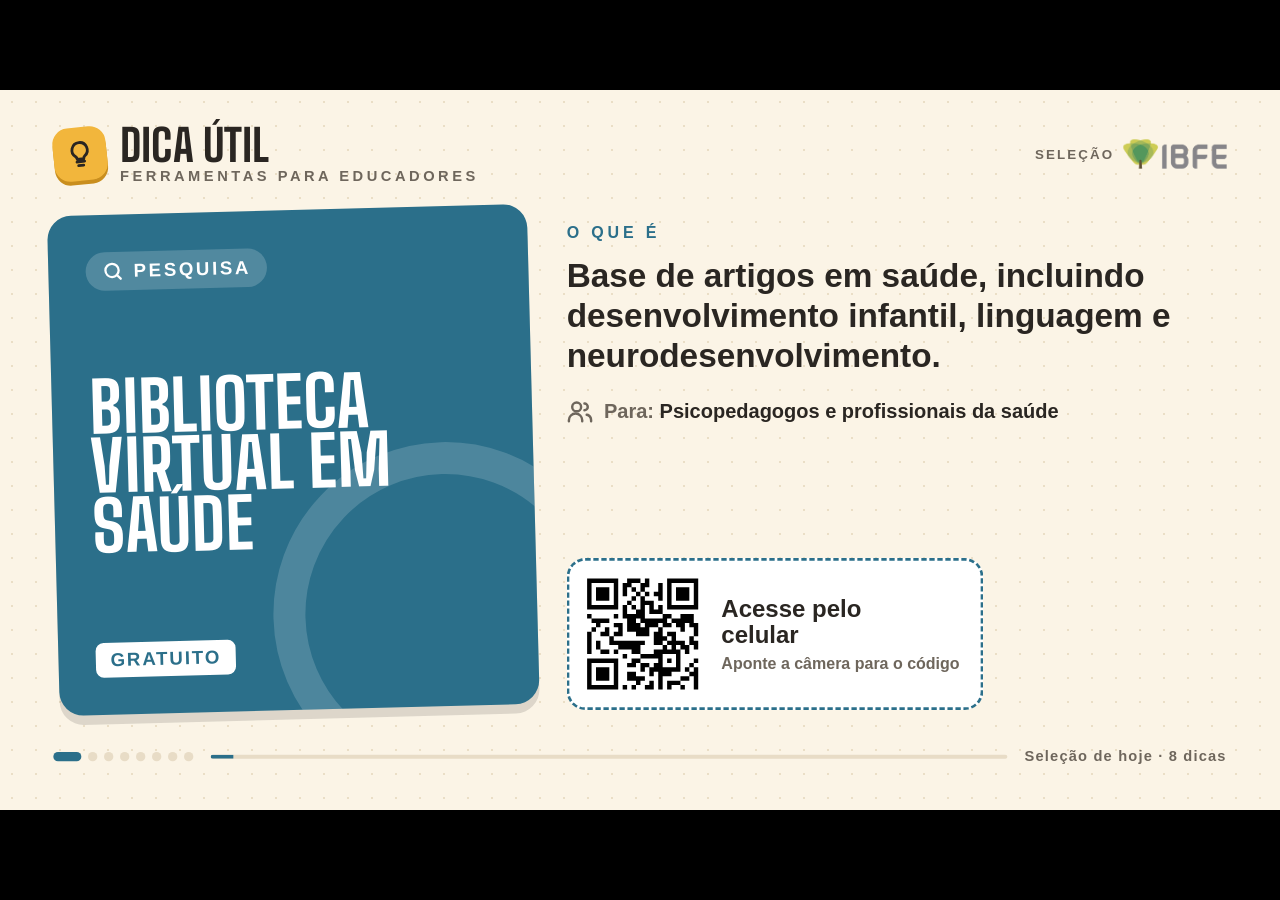
==== dicas/index.html @ 4ef7f639 "Nova tela: Dica útil (ferramentas para educadores) Co-Authored-By: Claude Opus 5.5 <noreply@anthropi" ====
<!doctype html>
<html lang="pt-BR"><head><meta charset="utf-8">
<meta name="viewport" content="width=device-width,initial-scale=1">
<title>IBFE Dicas</title>
<style>
@font-face{font-family:"Shoulders";src:url(../assets/BigShoulders-Bold.ttf)}
:root{--fundo:#FBF4E6;--tinta:#2A2622;--cinza:#6E665C;--linha:#E8DCC6;--branco:#FFFFFF;--cor:#7E3F92}
*{margin:0;padding:0;box-sizing:border-box}
html,body{width:100%;height:100%;overflow:hidden;background:#000}
#tela{position:absolute;left:0;top:0;width:1920px;height:1080px;transform-origin:0 0;overflow:hidden;background:var(--fundo);font-family:"Inter Display","Inter","Segoe UI",Arial,sans-serif;color:var(--tinta)}
/* fundo pontilhado de caderno */
#tela::before{content:"";position:absolute;inset:0;background-image:radial-gradient(#E3D4B8 2px,transparent 2px);background-size:36px 36px;opacity:.7}
/* topo */
.top{position:absolute;left:80px;right:80px;top:56px;height:80px;display:flex;align-items:center;justify-content:space-between;z-index:5}
.selo{display:flex;align-items:center;gap:20px}
.lamp{width:80px;height:80px;border-radius:24px;background:#F2B63C;display:flex;align-items:center;justify-content:center;transform:rotate(-6deg);box-shadow:0 6px 0 #C98E1E}
.selo .t{font-family:"Shoulders",sans-serif;font-size:66px;line-height:.9;text-transform:uppercase}
.selo .t small{display:block;font-family:"Inter Display",sans-serif;font-size:22px;font-weight:700;letter-spacing:.24em;color:var(--cinza);margin-top:6px}
.top .por{display:flex;align-items:center;gap:14px;font-size:20px;font-weight:700;letter-spacing:.16em;text-transform:uppercase;color:var(--cinza)}
.top .por img{height:44px}
/* cartão */
.card{position:absolute;left:80px;right:80px;top:180px;bottom:150px;display:flex;gap:50px;z-index:4}
.ficha{flex:0 0 720px;border-radius:36px;background:var(--cor);color:#fff;position:relative;overflow:hidden;padding:56px;display:flex;flex-direction:column;justify-content:space-between;box-shadow:0 14px 0 rgba(0,0,0,.12);transform:rotate(-1.5deg)}
.ficha::after{content:"";position:absolute;right:-120px;bottom:-120px;width:420px;height:420px;border-radius:50%;border:48px solid rgba(255,255,255,.16)}
.cat{align-self:flex-start;display:flex;align-items:center;gap:14px;background:rgba(255,255,255,.18);font-weight:900;font-size:28px;letter-spacing:.14em;text-transform:uppercase;padding:12px 24px;border-radius:999px}
.cat svg{width:34px;height:34px}
.ficha h1{font-family:"Shoulders",sans-serif;font-size:150px;line-height:.86;text-transform:uppercase;word-break:break-word;position:relative;z-index:2}
.ficha .free{align-self:flex-start;background:#fff;color:var(--cor);font-weight:900;font-size:28px;letter-spacing:.1em;text-transform:uppercase;padding:10px 22px;border-radius:12px;position:relative;z-index:2}
.texto{flex:1;display:flex;flex-direction:column;min-width:0;padding-top:20px}
.texto .k{font-weight:800;font-size:24px;letter-spacing:.24em;text-transform:uppercase;color:var(--cor)}
.texto p{margin-top:20px;font-size:50px;font-weight:700;line-height:1.2;color:var(--tinta)}
.para{margin-top:34px;display:flex;align-items:center;gap:16px;font-size:30px;font-weight:600;color:var(--cinza)}
.para b{color:var(--tinta)}
.para svg{flex:none;width:40px;height:40px}
.qrbox{margin-top:auto;display:flex;align-items:center;gap:28px;background:var(--branco);border:4px dashed var(--cor);border-radius:28px;padding:20px 32px 20px 20px;align-self:flex-start}
.qrbox .qr{width:180px;height:180px}
.qrbox .qr svg{width:100%;height:100%;display:block}
.qrbox b{display:block;font-weight:900;font-size:36px;line-height:1.1}
.qrbox span{display:block;margin-top:8px;font-size:24px;font-weight:600;color:var(--cinza)}
/* rodapé */
.base{position:absolute;left:80px;right:80px;bottom:60px;height:40px;display:flex;align-items:center;gap:26px;z-index:5}
.dots{display:flex;gap:10px}
.dots i{width:14px;height:14px;border-radius:50%;background:var(--linha)}
.dots i.on{background:var(--cor);width:42px;border-radius:999px}
.prog{flex:1;height:6px;border-radius:999px;background:var(--linha);overflow:hidden}
.prog i{display:block;height:100%;width:0;background:var(--cor)}
.base .hoje{font-size:22px;font-weight:700;letter-spacing:.08em;color:var(--cinza);white-space:nowrap}
/* transições */
.card.sai .ficha{opacity:0;transform:rotate(-8deg) translateY(60px);transition:all .45s ease-in}
.card.sai .texto{opacity:0;transition:opacity .35s ease-in}
.card.pre .ficha{opacity:0;transform:rotate(6deg) translateY(-60px)}
.card.pre .texto{opacity:0;transform:translateX(40px)}
.card.entra .ficha{opacity:1;transform:rotate(-1.5deg);transition:all .75s cubic-bezier(.2,1.2,.4,1)}
.card.entra .texto{opacity:1;transform:none;transition:all .6s .15s cubic-bezier(.2,.8,.2,1)}
.vazio{position:absolute;inset:0;display:flex;align-items:center;justify-content:center;font-size:40px;font-weight:700;z-index:3}
</style></head>
<body>
<div id="tela">
  <div class="top">
    <div class="selo">
      <div class="lamp"><svg width="46" height="46" viewBox="0 0 24 24" fill="none" stroke="#2A2622" stroke-width="2.2" stroke-linecap="round" stroke-linejoin="round"><path d="M9 18h6M10 21h4M12 3a6 6 0 0 0-3.6 10.8c.6.5 1 1.2 1 2V16h5.2v-.2c0-.8.4-1.5 1-2A6 6 0 0 0 12 3z"/></svg></div>
      <div class="t">Dica útil<small>Ferramentas para educadores</small></div>
    </div>
    <div class="por">Seleção <img src="../assets/logo.png" alt="IBFE"></div>
  </div>
  <div class="card pre" id="card">
    <div class="ficha">
      <div class="cat" id="cat"></div>
      <h1 id="nome"></h1>
      <div class="free">Gratuito</div>
    </div>
    <div class="texto">
      <div class="k">O que é</div>
      <p id="desc"></p>
      <div class="para"><svg viewBox="0 0 24 24" fill="none" stroke="currentColor" stroke-width="2.2" stroke-linecap="round" stroke-linejoin="round"><circle cx="9" cy="8" r="4"/><path d="M2 21v-1a6 6 0 0 1 12 0v1M16 11a3 3 0 1 0 0-6M22 21v-1a5 5 0 0 0-4-4.9"/></svg><span>Para: <b id="para"></b></span></div>
      <div class="qrbox"><div class="qr" id="qr"></div><div><b>Acesse pelo<br>celular</b><span>Aponte a câmera para o código</span></div></div>
    </div>
  </div>
  <div class="vazio" id="vazio">Carregando dicas…</div>
  <div class="base"><div class="dots" id="dots"></div><div class="prog"><i id="prog"></i></div><div class="hoje" id="hoje"></div></div>
</div>
<script>
var FEED_URL = "dicas_saida.json";
var TEMPO = 14000;            // ms por dica
var POR_DIA = 8;              // quantas dicas diferentes entram no dia
var CORES = {"Plataforma":"#7E3F92","Ferramenta":"#D9772B","Pesquisa":"#2B6F8A","Leitura":"#2E6542","Curso gratuito":"#B23A5B"};
var ICONES = {
 "Plataforma":'<svg viewBox="0 0 24 24" fill="none" stroke="#fff" stroke-width="2.2"><rect x="3" y="4" width="18" height="12" rx="2"/><path d="M8 20h8M12 16v4"/></svg>',
 "Ferramenta":'<svg viewBox="0 0 24 24" fill="none" stroke="#fff" stroke-width="2.2" stroke-linecap="round"><path d="M14.7 6.3a4 4 0 0 0-5.4 5.4L3 18l3 3 6.3-6.3a4 4 0 0 0 5.4-5.4l-2.5 2.5-2.5-.5-.5-2.5z"/></svg>',
 "Pesquisa":'<svg viewBox="0 0 24 24" fill="none" stroke="#fff" stroke-width="2.4" stroke-linecap="round"><circle cx="11" cy="11" r="7"/><path d="M20 20l-4-4"/></svg>',
 "Leitura":'<svg viewBox="0 0 24 24" fill="none" stroke="#fff" stroke-width="2.2" stroke-linejoin="round"><path d="M2 5h7a3 3 0 0 1 3 3v12a2 2 0 0 0-2-2H2zM22 5h-7a3 3 0 0 0-3 3v12a2 2 0 0 1 2-2h8z"/></svg>',
 "Curso gratuito":'<svg viewBox="0 0 24 24" fill="none" stroke="#fff" stroke-width="2.2" stroke-linejoin="round"><path d="M2 9l10-5 10 5-10 5zM6 11v5c3 2 9 2 12 0v-5"/></svg>'};
var lista = [], idx = -1, timer = null, t0 = 0;
function $(id){ return document.getElementById(id); }
function esc(s){ return (s||"").replace(/&/g,"&amp;").replace(/</g,"&lt;"); }
function ajusta(){ var s = Math.min(window.innerWidth/1920, window.innerHeight/1080), t = $("tela");
  t.style.transform = "scale(" + s + ")"; t.style.left = ((window.innerWidth-1920*s)/2) + "px"; t.style.top = ((window.innerHeight-1080*s)/2) + "px"; }
window.onresize = ajusta; ajusta();
/* sorteio estável por dia: muda as dicas a cada dia */
function doDia(itens){
  var d = new Date(), semente = d.getFullYear()*1000 + Math.floor((d - new Date(d.getFullYear(),0,0))/864e5);
  var a = itens.slice();
  function rnd(){ semente = (semente * 9301 + 49297) % 233280; return semente / 233280; }
  for (var i = a.length - 1; i > 0; i--){ var j = Math.floor(rnd() * (i + 1)); var x = a[i]; a[i] = a[j]; a[j] = x; }
  return a.slice(0, Math.min(POR_DIA, a.length));
}
function mostra(i){
  var n = lista[i], card = $("card");
  card.className = "card sai";
  setTimeout(function(){
    var cor = CORES[n.categoria] || "#7E3F92";
    $("tela").style.setProperty("--cor", cor);
    $("cat").innerHTML = (ICONES[n.categoria] || "") + esc(n.categoria);
    $("nome").innerHTML = esc(n.nome);
    var tam = n.nome.length > 22 ? 104 : n.nome.length > 14 ? 124 : 150;
    $("nome").style.fontSize = tam + "px";
    $("desc").innerHTML = esc(n.descricao);
    $("para").innerHTML = esc(n.para);
    $("qr").innerHTML = n.qr || "";
    var d = ""; for (var k = 0; k < lista.length; k++) d += '<i' + (k == i ? ' class="on"' : '') + '></i>';
    $("dots").innerHTML = d;
    card.className = "card pre";
    setTimeout(function(){ card.className = "card entra"; }, 30);
    t0 = new Date().getTime();
  }, 470);
}
function proxima(){ if (!lista.length) return; idx = (idx + 1) % lista.length; mostra(idx); }
setInterval(function(){ $("prog").style.width = (Math.min(1,(new Date().getTime()-t0)/TEMPO)*100) + "%"; }, 100);
function carrega(){
  var x = new XMLHttpRequest();
  x.open("GET", FEED_URL + "?t=" + new Date().getTime(), true);
  x.onload = function(){
    try { var j = JSON.parse(x.responseText); } catch(e){ return; }
    if (j.dicas && j.dicas.length){ lista = doDia(j.dicas); $("vazio").style.display = "none";
      $("hoje").innerHTML = "Seleção de hoje · " + lista.length + " dicas";
      if (!timer){ proxima(); timer = setInterval(proxima, TEMPO); } }
  };
  x.send();
}
carrega(); setInterval(carrega, 60 * 60 * 1000);
</script>
</body></html>
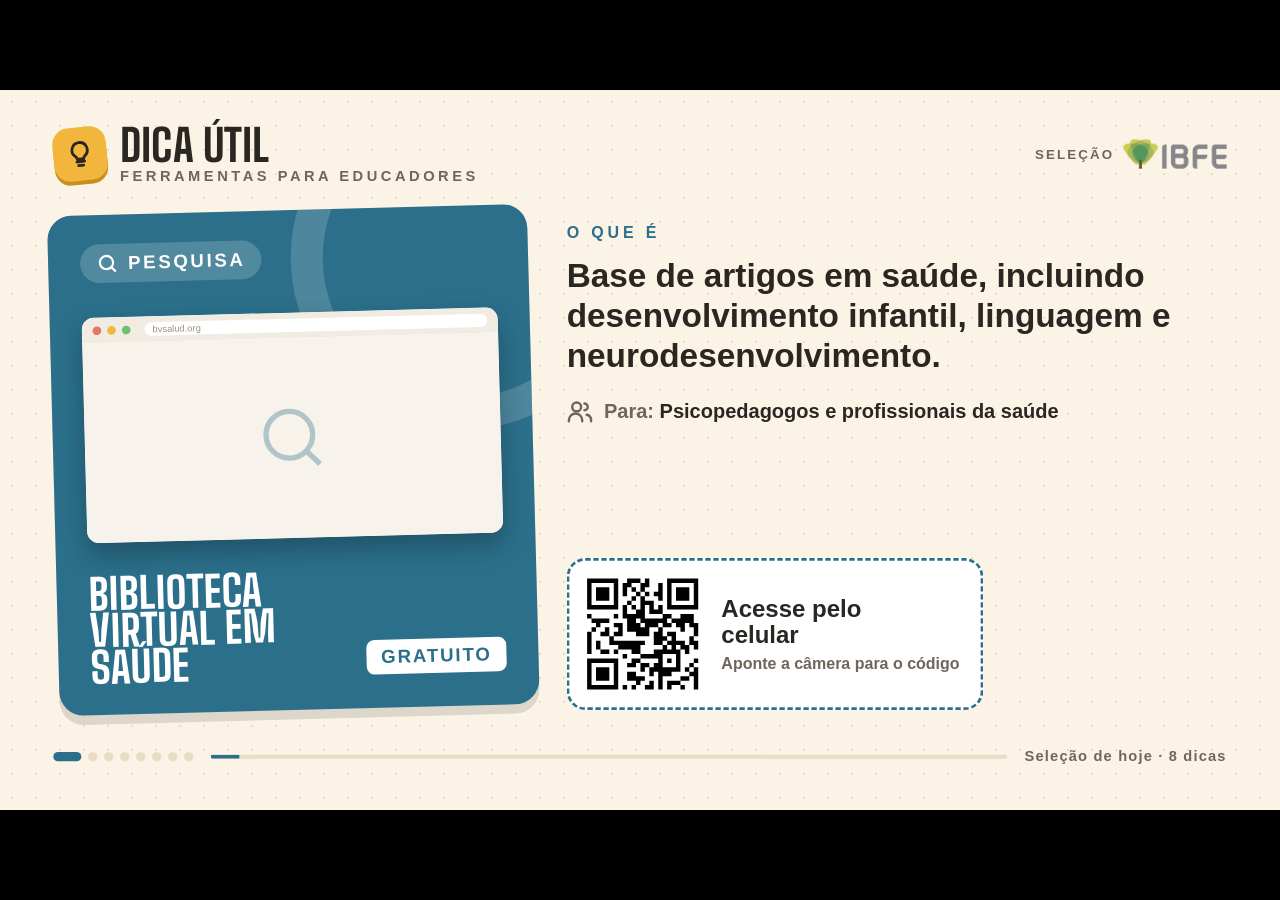
==== commit c28794be: "Dicas: imagem oficial de cada plataforma em moldura de navegador Co-Authored-By: Claude Opus 5.5 <no" ====
--- a/dicas/index.html
+++ b/dicas/index.html
@@ -20,12 +20,19 @@
 .top .por img{height:44px}
 /* cartão */
 .card{position:absolute;left:80px;right:80px;top:180px;bottom:150px;display:flex;gap:50px;z-index:4}
-.ficha{flex:0 0 720px;border-radius:36px;background:var(--cor);color:#fff;position:relative;overflow:hidden;padding:56px;display:flex;flex-direction:column;justify-content:space-between;box-shadow:0 14px 0 rgba(0,0,0,.12);transform:rotate(-1.5deg)}
-.ficha::after{content:"";position:absolute;right:-120px;bottom:-120px;width:420px;height:420px;border-radius:50%;border:48px solid rgba(255,255,255,.16)}
+.ficha{flex:0 0 720px;border-radius:36px;background:var(--cor);color:#fff;position:relative;overflow:hidden;padding:44px 48px;display:flex;flex-direction:column;justify-content:space-between;box-shadow:0 14px 0 rgba(0,0,0,.12);transform:rotate(-1.5deg)}
+.ficha::after{content:"";position:absolute;right:-160px;top:-180px;width:420px;height:420px;border-radius:50%;border:48px solid rgba(255,255,255,.16)}
 .cat{align-self:flex-start;display:flex;align-items:center;gap:14px;background:rgba(255,255,255,.18);font-weight:900;font-size:28px;letter-spacing:.14em;text-transform:uppercase;padding:12px 24px;border-radius:999px}
 .cat svg{width:34px;height:34px}
+.janela{position:relative;z-index:2;margin:30px 0 26px;border-radius:18px;background:#fff;overflow:hidden;box-shadow:0 18px 36px rgba(0,0,0,.25)}
+.janela .barra{height:38px;background:#F1ECE2;display:flex;align-items:center;gap:9px;padding:0 16px}
+.janela .barra i{width:13px;height:13px;border-radius:50%;background:#D8CFC0}
+.janela .barra i:nth-child(1){background:#E7756A}.janela .barra i:nth-child(2){background:#F2B63C}.janela .barra i:nth-child(3){background:#6FBF73}
+.janela .barra span{margin-left:12px;flex:1;height:20px;border-radius:999px;background:#fff;font-size:14px;color:#9A9184;line-height:20px;padding-left:12px;overflow:hidden;white-space:nowrap}
+.janela .img{height:300px;background:#F7F3EC center/cover no-repeat;display:flex;align-items:center;justify-content:center}
+.janela .img svg{width:120px;height:120px;opacity:.35}
 .ficha h1{font-family:"Shoulders",sans-serif;font-size:150px;line-height:.86;text-transform:uppercase;word-break:break-word;position:relative;z-index:2}
-.ficha .free{align-self:flex-start;background:#fff;color:var(--cor);font-weight:900;font-size:28px;letter-spacing:.1em;text-transform:uppercase;padding:10px 22px;border-radius:12px;position:relative;z-index:2}
+.ficha .free{flex:none;margin-bottom:6px;background:#fff;color:var(--cor);font-weight:900;font-size:28px;letter-spacing:.1em;text-transform:uppercase;padding:10px 22px;border-radius:12px;position:relative;z-index:2}
 .texto{flex:1;display:flex;flex-direction:column;min-width:0;padding-top:20px}
 .texto .k{font-weight:800;font-size:24px;letter-spacing:.24em;text-transform:uppercase;color:var(--cor)}
 .texto p{margin-top:20px;font-size:50px;font-weight:700;line-height:1.2;color:var(--tinta)}
@@ -66,8 +73,8 @@
   <div class="card pre" id="card">
     <div class="ficha">
       <div class="cat" id="cat"></div>
-      <h1 id="nome"></h1>
-      <div class="free">Gratuito</div>
+      <div class="janela"><div class="barra"><i></i><i></i><i></i><span id="url"></span></div><div class="img" id="img"></div></div>
+      <div style="display:flex;align-items:flex-end;justify-content:space-between;gap:20px;position:relative;z-index:2"><h1 id="nome"></h1><div class="free">Gratuito</div></div>
     </div>
     <div class="texto">
       <div class="k">O que é</div>
@@ -112,7 +119,10 @@
     $("tela").style.setProperty("--cor", cor);
     $("cat").innerHTML = (ICONES[n.categoria] || "") + esc(n.categoria);
     $("nome").innerHTML = esc(n.nome);
-    var tam = n.nome.length > 22 ? 104 : n.nome.length > 14 ? 124 : 150;
+    var tam = n.nome.length > 22 ? 64 : n.nome.length > 14 ? 76 : 92;
+    var im = $("img"); im.style.backgroundImage = ""; im.innerHTML = '<svg viewBox="0 0 24 24" fill="none" stroke="' + cor + '" stroke-width="1.6">' + (ICONES[n.categoria]||"").replace(/<svg[^>]*>|<\/svg>/g,"") + '</svg>';
+    if (n.imagem){ var pre = new Image(); pre.onload = function(){ im.innerHTML = ""; im.style.backgroundImage = "url('" + n.imagem + "')"; }; pre.src = n.imagem; }
+    $("url").innerHTML = esc((n.link||"").replace(/^https?:\/\//,"").replace(/\/$/,""));
     $("nome").style.fontSize = tam + "px";
     $("desc").innerHTML = esc(n.descricao);
     $("para").innerHTML = esc(n.para);
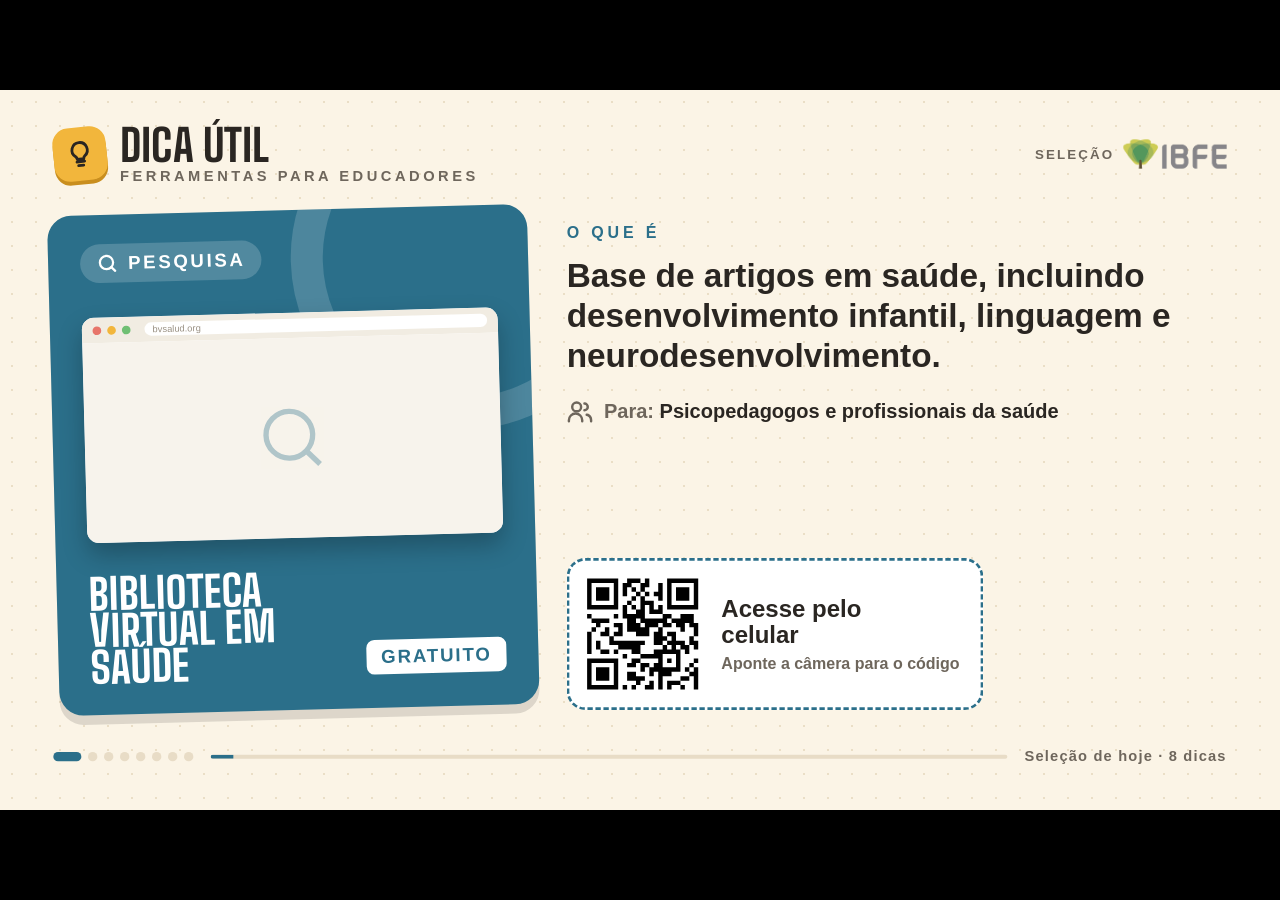
==== commit 08890037: "Ajuste automático de tamanho para o navegador do TVPlayer (+ ?escala= e ?debug=) Co-Authored-By: Cla" ====
--- a/dicas/index.html
+++ b/dicas/index.html
@@ -6,7 +6,7 @@
 @font-face{font-family:"Shoulders";src:url(../assets/BigShoulders-Bold.ttf)}
 :root{--fundo:#FBF4E6;--tinta:#2A2622;--cinza:#6E665C;--linha:#E8DCC6;--branco:#FFFFFF;--cor:#7E3F92}
 *{margin:0;padding:0;box-sizing:border-box}
-html,body{width:100%;height:100%;overflow:hidden;background:#000}
+html,body{width:100%;height:100%;margin:0;overflow:hidden;background:#000}
 #tela{position:absolute;left:0;top:0;width:1920px;height:1080px;transform-origin:0 0;overflow:hidden;background:var(--fundo);font-family:"Inter Display","Inter","Segoe UI",Arial,sans-serif;color:var(--tinta)}
 /* fundo pontilhado de caderno */
 #tela::before{content:"";position:absolute;inset:0;background-image:radial-gradient(#E3D4B8 2px,transparent 2px);background-size:36px 36px;opacity:.7}
@@ -100,9 +100,27 @@
 var lista = [], idx = -1, timer = null, t0 = 0;
 function $(id){ return document.getElementById(id); }
 function esc(s){ return (s||"").replace(/&/g,"&amp;").replace(/</g,"&lt;"); }
-function ajusta(){ var s = Math.min(window.innerWidth/1920, window.innerHeight/1080), t = $("tela");
-  t.style.transform = "scale(" + s + ")"; t.style.left = ((window.innerWidth-1920*s)/2) + "px"; t.style.top = ((window.innerHeight-1080*s)/2) + "px"; }
-window.onresize = ajusta; ajusta();
+function parametro(n){ var m = new RegExp("[?&]" + n + "=([^&]+)").exec(location.search); return m ? decodeURIComponent(m[1]) : null; }
+function ajusta(){
+  var ws = [window.innerWidth, document.documentElement.clientWidth, document.body ? document.body.clientWidth : 0, screen.width];
+  var hs = [window.innerHeight, document.documentElement.clientHeight, document.body ? document.body.clientHeight : 0, screen.height];
+  var W = 0, H = 0, k;
+  for (k = 0; k < ws.length; k++) if (ws[k] > 100 && (!W || ws[k] < W)) W = ws[k];
+  for (k = 0; k < hs.length; k++) if (hs[k] > 100 && (!H || hs[k] < H)) H = hs[k];
+  if (!W) W = 1920; if (!H) H = 1080;
+  var s = Math.min(W / 1920, H / 1080);
+  var forcado = parseFloat(parametro("escala")); if (forcado > 0) s = forcado;
+  var t = document.getElementById("tela"), tr = "scale(" + s + ")";
+  t.style.webkitTransform = tr; t.style.transform = tr;
+  t.style.webkitTransformOrigin = "0 0"; t.style.transformOrigin = "0 0";
+  t.style.left = Math.max(0, (W - 1920 * s) / 2) + "px"; t.style.top = Math.max(0, (H - 1080 * s) / 2) + "px";
+  if (parametro("debug")) {
+    var d = document.getElementById("dbg");
+    if (!d) { d = document.createElement("div"); d.id = "dbg"; d.style.cssText = "position:fixed;left:0;top:0;z-index:99;background:#ff0;color:#000;font:bold 22px Arial;padding:8px"; document.body.appendChild(d); }
+    d.innerHTML = "inner " + window.innerWidth + "x" + window.innerHeight + " | client " + document.documentElement.clientWidth + "x" + document.documentElement.clientHeight + " | screen " + screen.width + "x" + screen.height + " | dpr " + (window.devicePixelRatio || 1) + " | escala " + s.toFixed(3);
+  }
+}
+window.onresize = ajusta; ajusta(); setInterval(ajusta, 2000);
 /* sorteio estável por dia: muda as dicas a cada dia */
 function doDia(itens){
   var d = new Date(), semente = d.getFullYear()*1000 + Math.floor((d - new Date(d.getFullYear(),0,0))/864e5);
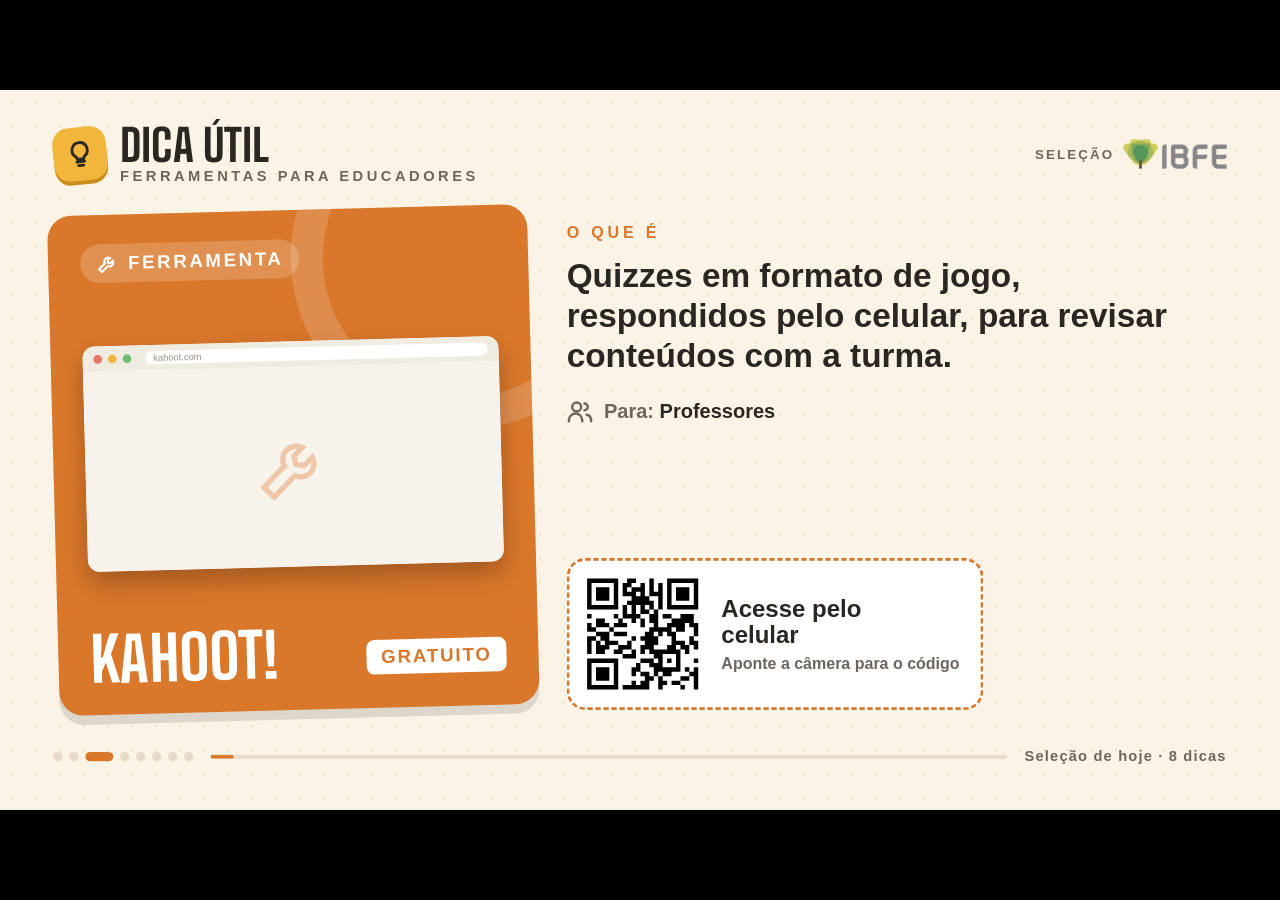
==== commit 7bc82dc7: "Rodízio continua de onde parou entre aparições Co-Authored-By: Claude Opus 5.5 <noreply@anthropic.co" ====
--- a/dicas/index.html
+++ b/dicas/index.html
@@ -152,7 +152,13 @@
     t0 = new Date().getTime();
   }, 470);
 }
-function proxima(){ if (!lista.length) return; idx = (idx + 1) % lista.length; mostra(idx); }
+/* continua de onde parou na aparição anterior (memória do navegador; se não houver, usa o relógio) */
+var CHAVE = "ibfe_dicas_pos";
+function lePos(){ try { var v = parseInt(localStorage.getItem(CHAVE), 10); if (!isNaN(v)) return v; } catch(e){} return Math.floor(new Date().getTime() / TEMPO); }
+function salvaPos(v){ try { localStorage.setItem(CHAVE, String(v)); } catch(e){} }
+function proxima(){ if (!lista.length) return;
+  if (idx < 0) idx = lePos() % lista.length; else idx = (idx + 1) % lista.length;
+  salvaPos(idx + 1); mostra(idx); }
 setInterval(function(){ $("prog").style.width = (Math.min(1,(new Date().getTime()-t0)/TEMPO)*100) + "%"; }, 100);
 function carrega(){
   var x = new XMLHttpRequest();
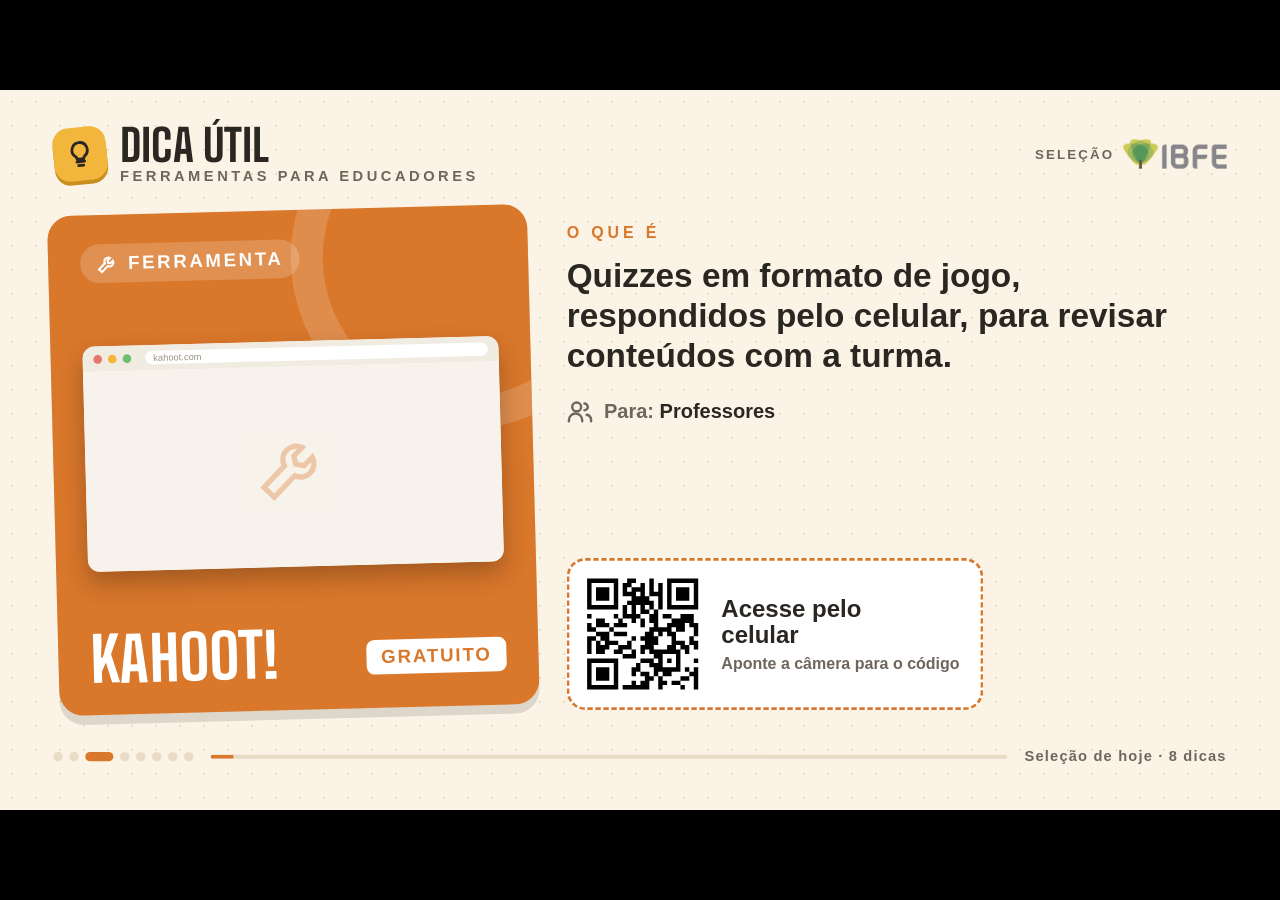
==== commit 786fccb3: "Telas se recarregam sozinhas quando há versão nova Co-Authored-By: Claude Opus 5.5 <noreply@anthropi" ====
--- a/dicas/index.html
+++ b/dicas/index.html
@@ -173,4 +173,12 @@
 }
 carrega(); setInterval(carrega, 60 * 60 * 1000);
 </script>
+<script>
+/* auto-atualização: recarrega a página quando houver versão nova publicada */
+(function(){ var atual=null, base=location.pathname.replace(/[^\/]*$/,"");
+  var raiz=base.replace(/(dicas|tempo|instagram)\/$/,"");
+  function checa(){ var x=new XMLHttpRequest(); x.open("GET",raiz+"versao.txt?t="+new Date().getTime(),true);
+    x.onload=function(){ var v=(x.responseText||"").trim(); if(!v) return; if(atual===null) atual=v; else if(v!==atual) location.reload(true); }; x.send(); }
+  checa(); setInterval(checa, 10*60*1000); })();
+</script>
 </body></html>
